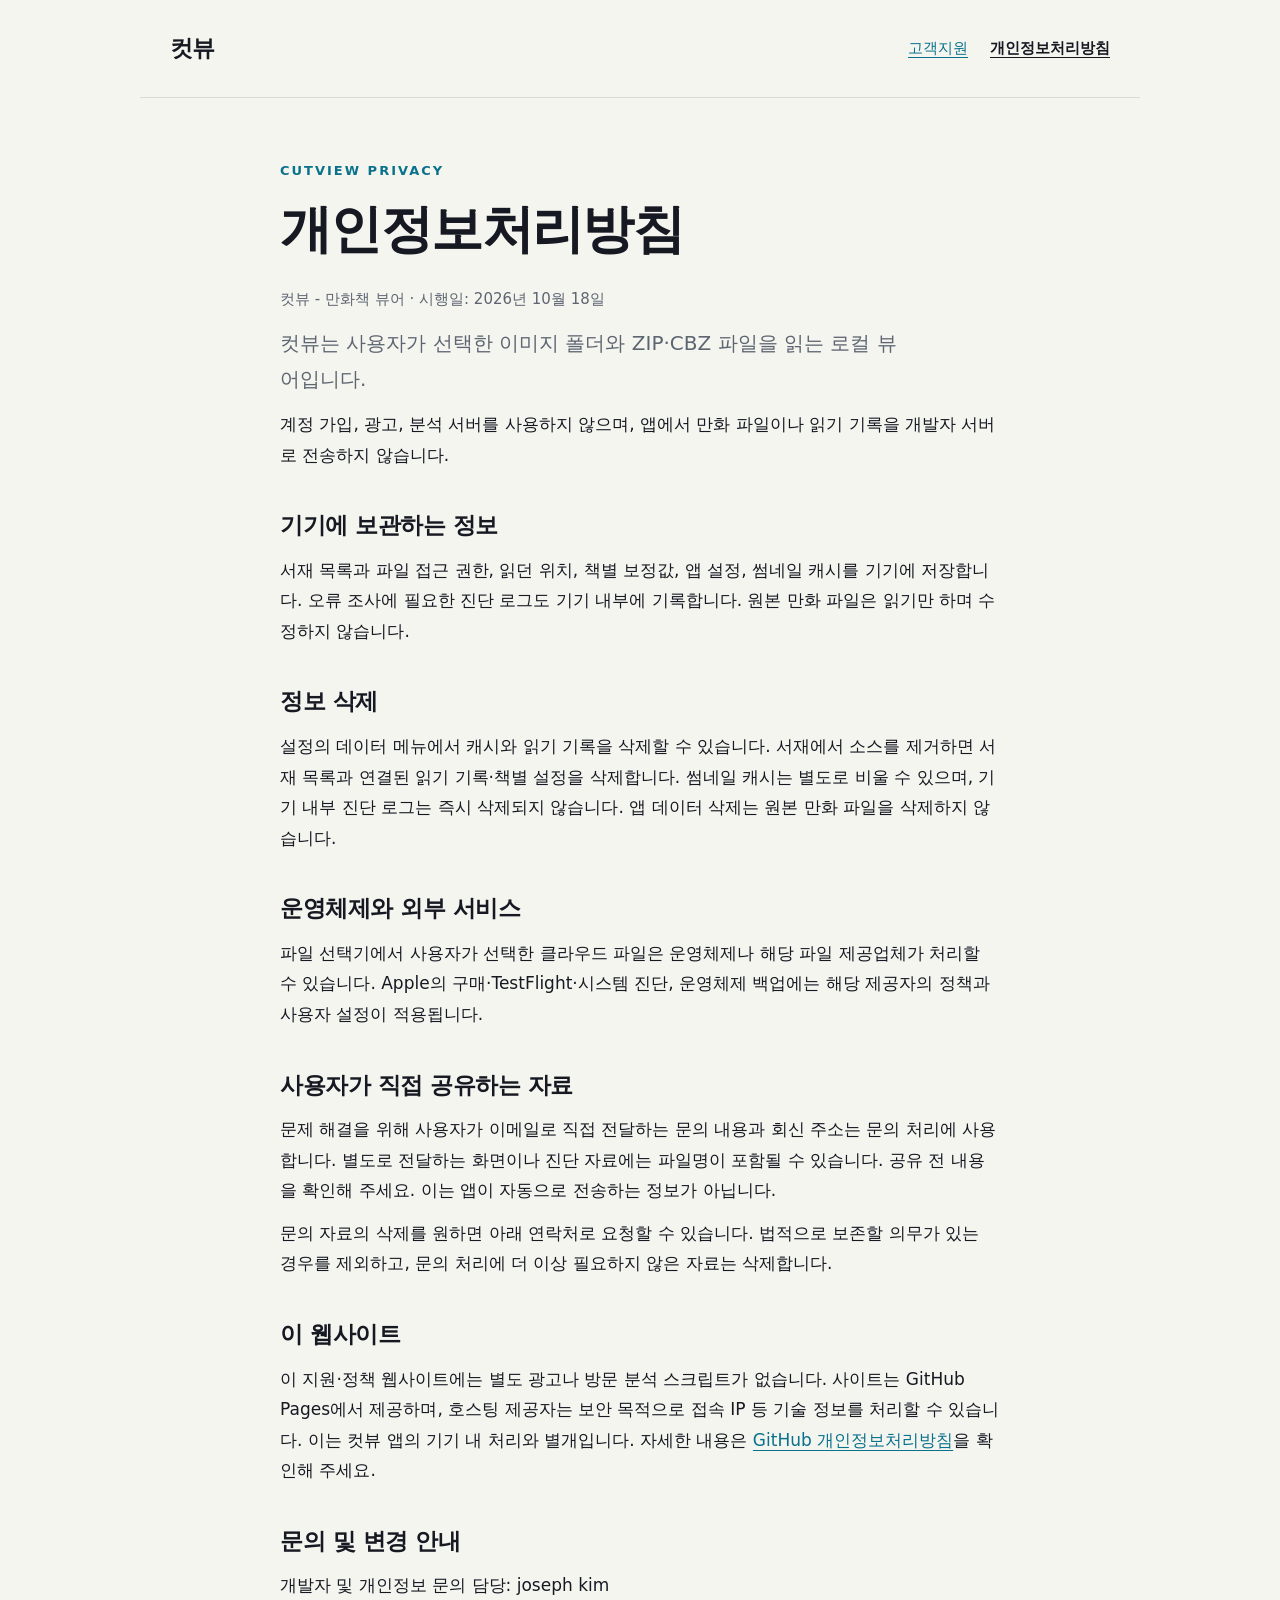
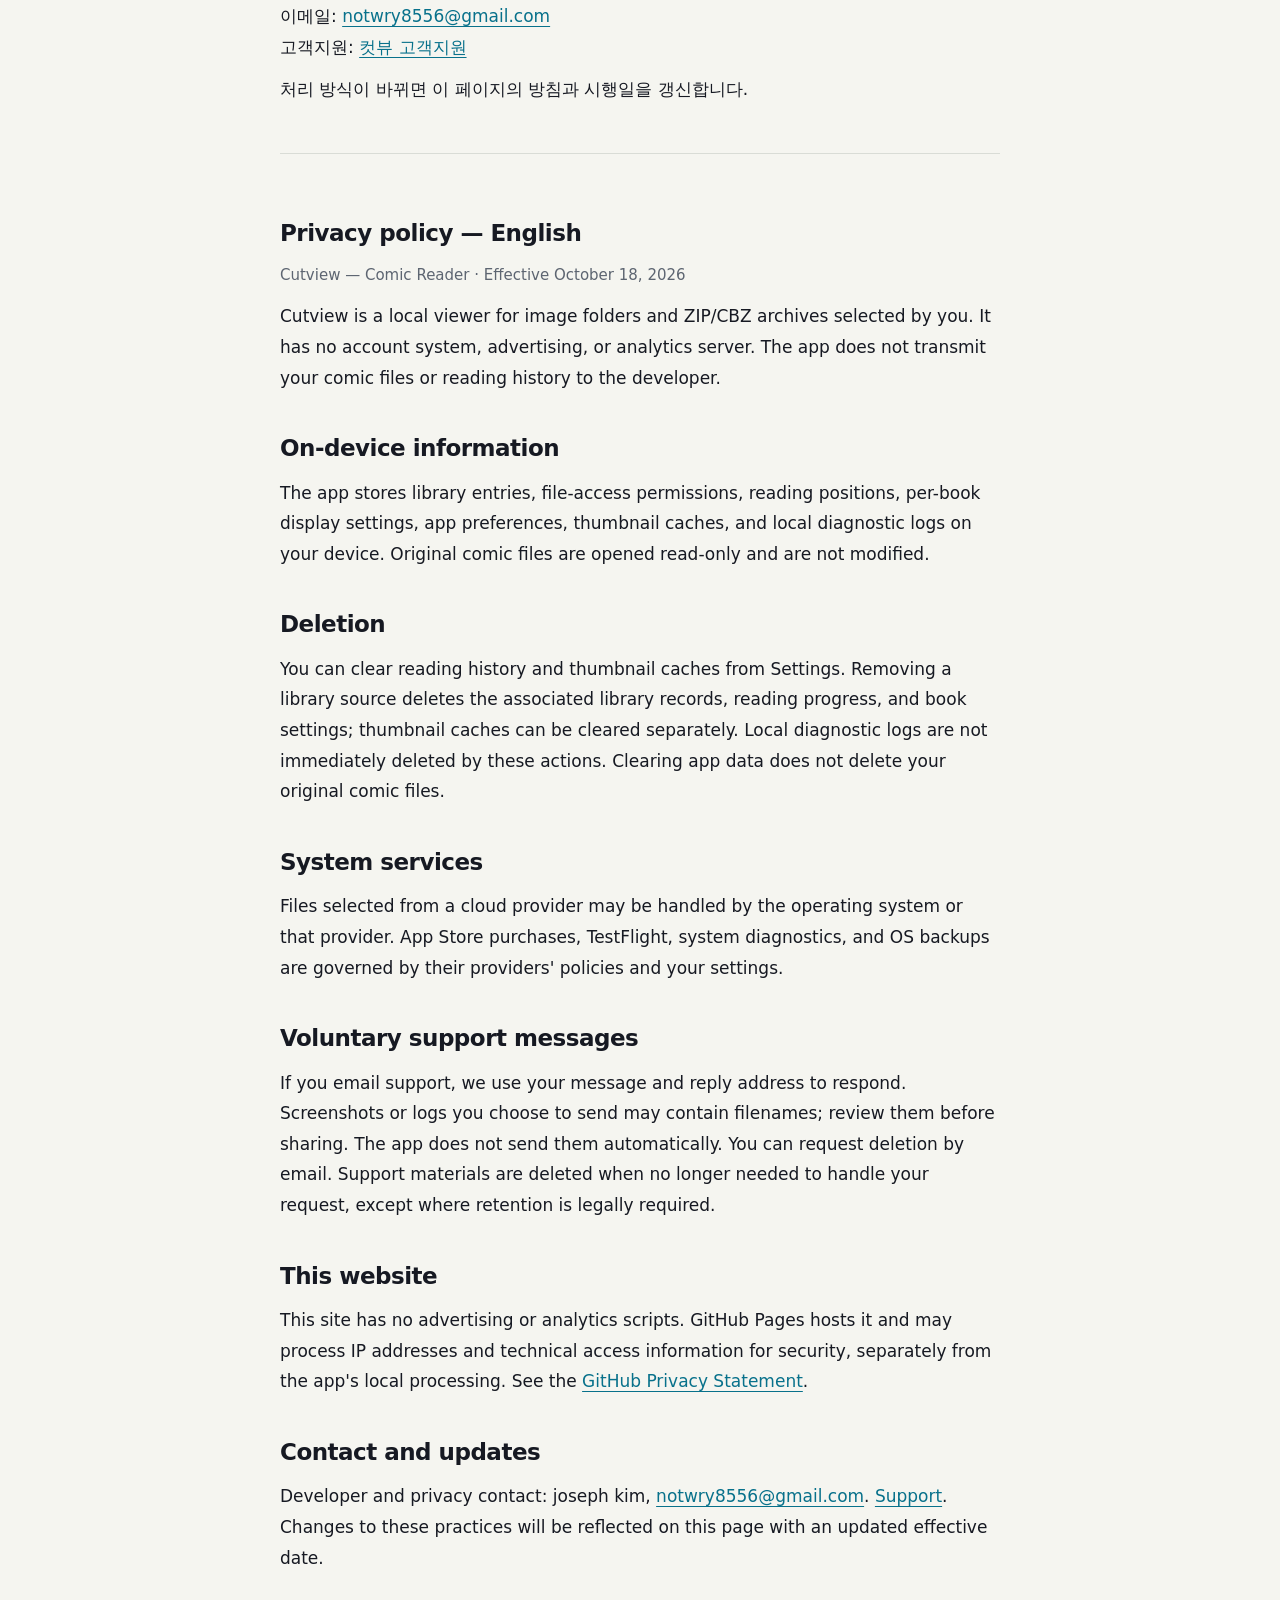
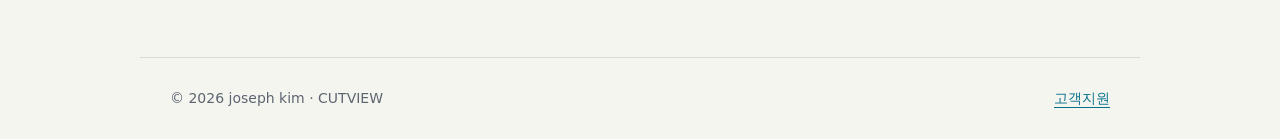
==== privacy/index.html @ 757be0e8 "Publish Cutview support and privacy pages" ====
<!doctype html>
<html lang="ko"><head><meta charset="utf-8"><meta name="viewport" content="width=device-width,initial-scale=1"><meta name="description" content="컷뷰 개인정보처리방침. 기기 내 파일과 읽기 기록, 삭제 방법, 고객지원 연락처 안내."><title>개인정보처리방침 · 컷뷰</title><link rel="icon" href="../assets/cutview-logo.png"><link rel="stylesheet" href="../style.css"></head><body>
<header><a href="../" aria-label="컷뷰 홈">컷뷰</a><nav aria-label="주요 메뉴"><a href="../support/">고객지원</a><a href="./" aria-current="page">개인정보처리방침</a></nav></header>
<main class="prose"><span class="eyebrow">CUTVIEW PRIVACY</span><h1>개인정보처리방침</h1><p class="date">컷뷰 - 만화책 뷰어 · 시행일: 2026년 10월 18일</p><p class="lead">컷뷰는 사용자가 선택한 이미지 폴더와 ZIP·CBZ 파일을 읽는 로컬 뷰어입니다.</p><p>계정 가입, 광고, 분석 서버를 사용하지 않으며, 앱에서 만화 파일이나 읽기 기록을 개발자 서버로 전송하지 않습니다.</p>
<h2>기기에 보관하는 정보</h2><p>서재 목록과 파일 접근 권한, 읽던 위치, 책별 보정값, 앱 설정, 썸네일 캐시를 기기에 저장합니다. 오류 조사에 필요한 진단 로그도 기기 내부에 기록합니다. 원본 만화 파일은 읽기만 하며 수정하지 않습니다.</p>
<h2>정보 삭제</h2><p>설정의 데이터 메뉴에서 캐시와 읽기 기록을 삭제할 수 있습니다. 서재에서 소스를 제거하면 서재 목록과 연결된 읽기 기록·책별 설정을 삭제합니다. 썸네일 캐시는 별도로 비울 수 있으며, 기기 내부 진단 로그는 즉시 삭제되지 않습니다. 앱 데이터 삭제는 원본 만화 파일을 삭제하지 않습니다.</p>
<h2>운영체제와 외부 서비스</h2><p>파일 선택기에서 사용자가 선택한 클라우드 파일은 운영체제나 해당 파일 제공업체가 처리할 수 있습니다. Apple의 구매·TestFlight·시스템 진단, 운영체제 백업에는 해당 제공자의 정책과 사용자 설정이 적용됩니다.</p>
<h2>사용자가 직접 공유하는 자료</h2><p>문제 해결을 위해 사용자가 이메일로 직접 전달하는 문의 내용과 회신 주소는 문의 처리에 사용합니다. 별도로 전달하는 화면이나 진단 자료에는 파일명이 포함될 수 있습니다. 공유 전 내용을 확인해 주세요. 이는 앱이 자동으로 전송하는 정보가 아닙니다.</p><p>문의 자료의 삭제를 원하면 아래 연락처로 요청할 수 있습니다. 법적으로 보존할 의무가 있는 경우를 제외하고, 문의 처리에 더 이상 필요하지 않은 자료는 삭제합니다.</p>
<h2>이 웹사이트</h2><p>이 지원·정책 웹사이트에는 별도 광고나 방문 분석 스크립트가 없습니다. 사이트는 GitHub Pages에서 제공하며, 호스팅 제공자는 보안 목적으로 접속 IP 등 기술 정보를 처리할 수 있습니다. 이는 컷뷰 앱의 기기 내 처리와 별개입니다. 자세한 내용은 <a href="https://docs.github.com/en/site-policy/privacy-policies/github-general-privacy-statement">GitHub 개인정보처리방침</a>을 확인해 주세요.</p>
<h2>문의 및 변경 안내</h2><p>개발자 및 개인정보 문의 담당: joseph kim<br>이메일: <a href="mailto:notwry8556@gmail.com">notwry8556@gmail.com</a><br>고객지원: <a href="../support/">컷뷰 고객지원</a></p><p>처리 방식이 바뀌면 이 페이지의 방침과 시행일을 갱신합니다.</p>
<section id="english" class="lang" lang="en"><h2>Privacy policy — English</h2><p class="date">Cutview — Comic Reader · Effective October 18, 2026</p><p>Cutview is a local viewer for image folders and ZIP/CBZ archives selected by you. It has no account system, advertising, or analytics server. The app does not transmit your comic files or reading history to the developer.</p><h2>On-device information</h2><p>The app stores library entries, file-access permissions, reading positions, per-book display settings, app preferences, thumbnail caches, and local diagnostic logs on your device. Original comic files are opened read-only and are not modified.</p><h2>Deletion</h2><p>You can clear reading history and thumbnail caches from Settings. Removing a library source deletes the associated library records, reading progress, and book settings; thumbnail caches can be cleared separately. Local diagnostic logs are not immediately deleted by these actions. Clearing app data does not delete your original comic files.</p><h2>System services</h2><p>Files selected from a cloud provider may be handled by the operating system or that provider. App Store purchases, TestFlight, system diagnostics, and OS backups are governed by their providers' policies and your settings.</p><h2>Voluntary support messages</h2><p>If you email support, we use your message and reply address to respond. Screenshots or logs you choose to send may contain filenames; review them before sharing. The app does not send them automatically. You can request deletion by email. Support materials are deleted when no longer needed to handle your request, except where retention is legally required.</p><h2>This website</h2><p>This site has no advertising or analytics scripts. GitHub Pages hosts it and may process IP addresses and technical access information for security, separately from the app's local processing. See the <a href="https://docs.github.com/en/site-policy/privacy-policies/github-general-privacy-statement">GitHub Privacy Statement</a>.</p><h2>Contact and updates</h2><p>Developer and privacy contact: joseph kim, <a href="mailto:notwry8556@gmail.com">notwry8556@gmail.com</a>. <a href="../support/#english">Support</a>. Changes to these practices will be reflected on this page with an updated effective date.</p></section></main>
<footer><p>© 2026 joseph kim · CUTVIEW</p><p><a href="../support/">고객지원</a></p></footer></body></html>
---- style.css ----
:root{color-scheme:light;--ink:#161922;--muted:#5d6571;--paper:#f5f5f0;--line:#d9dcd6;--accent:#08718b}*{box-sizing:border-box}body{margin:0;background:var(--paper);color:var(--ink);font:17px/1.8 system-ui,-apple-system,BlinkMacSystemFont,"Apple SD Gothic Neo","Noto Sans KR",sans-serif}a{color:var(--accent);text-underline-offset:4px}a:focus-visible,summary:focus-visible{outline:3px solid var(--accent);outline-offset:5px}header,main,footer{max-width:1000px;margin:auto;padding:28px 30px}header{display:flex;justify-content:space-between;align-items:center;border-bottom:1px solid var(--line);gap:24px}header>a{text-decoration:none;color:var(--ink);font-weight:800;font-size:23px;letter-spacing:-1px}nav{display:flex;flex-wrap:wrap;gap:22px;font-size:15px}nav a[aria-current=page]{font-weight:750;color:var(--ink)}main{padding-top:56px;padding-bottom:72px}h1{font-size:clamp(30px,5vw,52px);line-height:1.25;letter-spacing:-1.6px;margin:12px 0 24px}h2{font-size:23px;line-height:1.5;margin:38px 0 12px;letter-spacing:-.5px}p{margin:12px 0}li{margin:8px 0}.eyebrow{font-size:13px;font-weight:750;letter-spacing:2px;text-transform:uppercase;color:var(--accent)}.lead{font-size:20px;color:var(--muted);max-width:620px}.hero{display:grid;grid-template-columns:1.5fr 1fr;align-items:center;gap:44px}.logo{width:100%;max-width:320px;height:auto;justify-self:end}.actions{display:flex;flex-wrap:wrap;gap:18px;align-items:center;margin-top:28px}.button{display:inline-block;background:var(--ink);color:white;border:2px solid var(--ink);border-radius:10px;padding:10px 18px;text-decoration:none;font-weight:650}.cards{display:grid;grid-template-columns:repeat(3,1fr);gap:18px;margin-top:46px}.card{background:#fff;border:1px solid var(--line);border-radius:14px;padding:24px}.card h2{margin:0 0 10px;font-size:20px}.card p{font-size:16px;color:var(--muted);margin:0}.prose{max-width:780px}.notice{border-left:4px solid #00b4d8;background:#fff;padding:16px 20px;margin:24px 0}.email{font-size:clamp(17px,3vw,23px);overflow-wrap:anywhere}.date,.muted{color:var(--muted);font-size:15px}details{border-top:1px solid var(--line);padding:18px 0}details:last-child{border-bottom:1px solid var(--line)}summary{cursor:pointer;font-weight:650}details p{color:var(--muted)}footer{border-top:1px solid var(--line);color:var(--muted);font-size:14px;display:flex;justify-content:space-between;gap:20px;flex-wrap:wrap}footer p{margin:0}.lang{margin-top:48px;padding-top:24px;border-top:1px solid var(--line)}@media(max-width:640px){header,main,footer{padding-left:22px;padding-right:22px}header{align-items:flex-start;gap:16px}nav{gap:8px 16px;font-size:14px}.hero{grid-template-columns:1fr;gap:28px}.logo{max-width:220px;justify-self:start;grid-row:1}.cards{grid-template-columns:1fr;gap:14px;margin-top:32px}main{padding-top:36px}h1{letter-spacing:-1px}.lead{font-size:18px}}
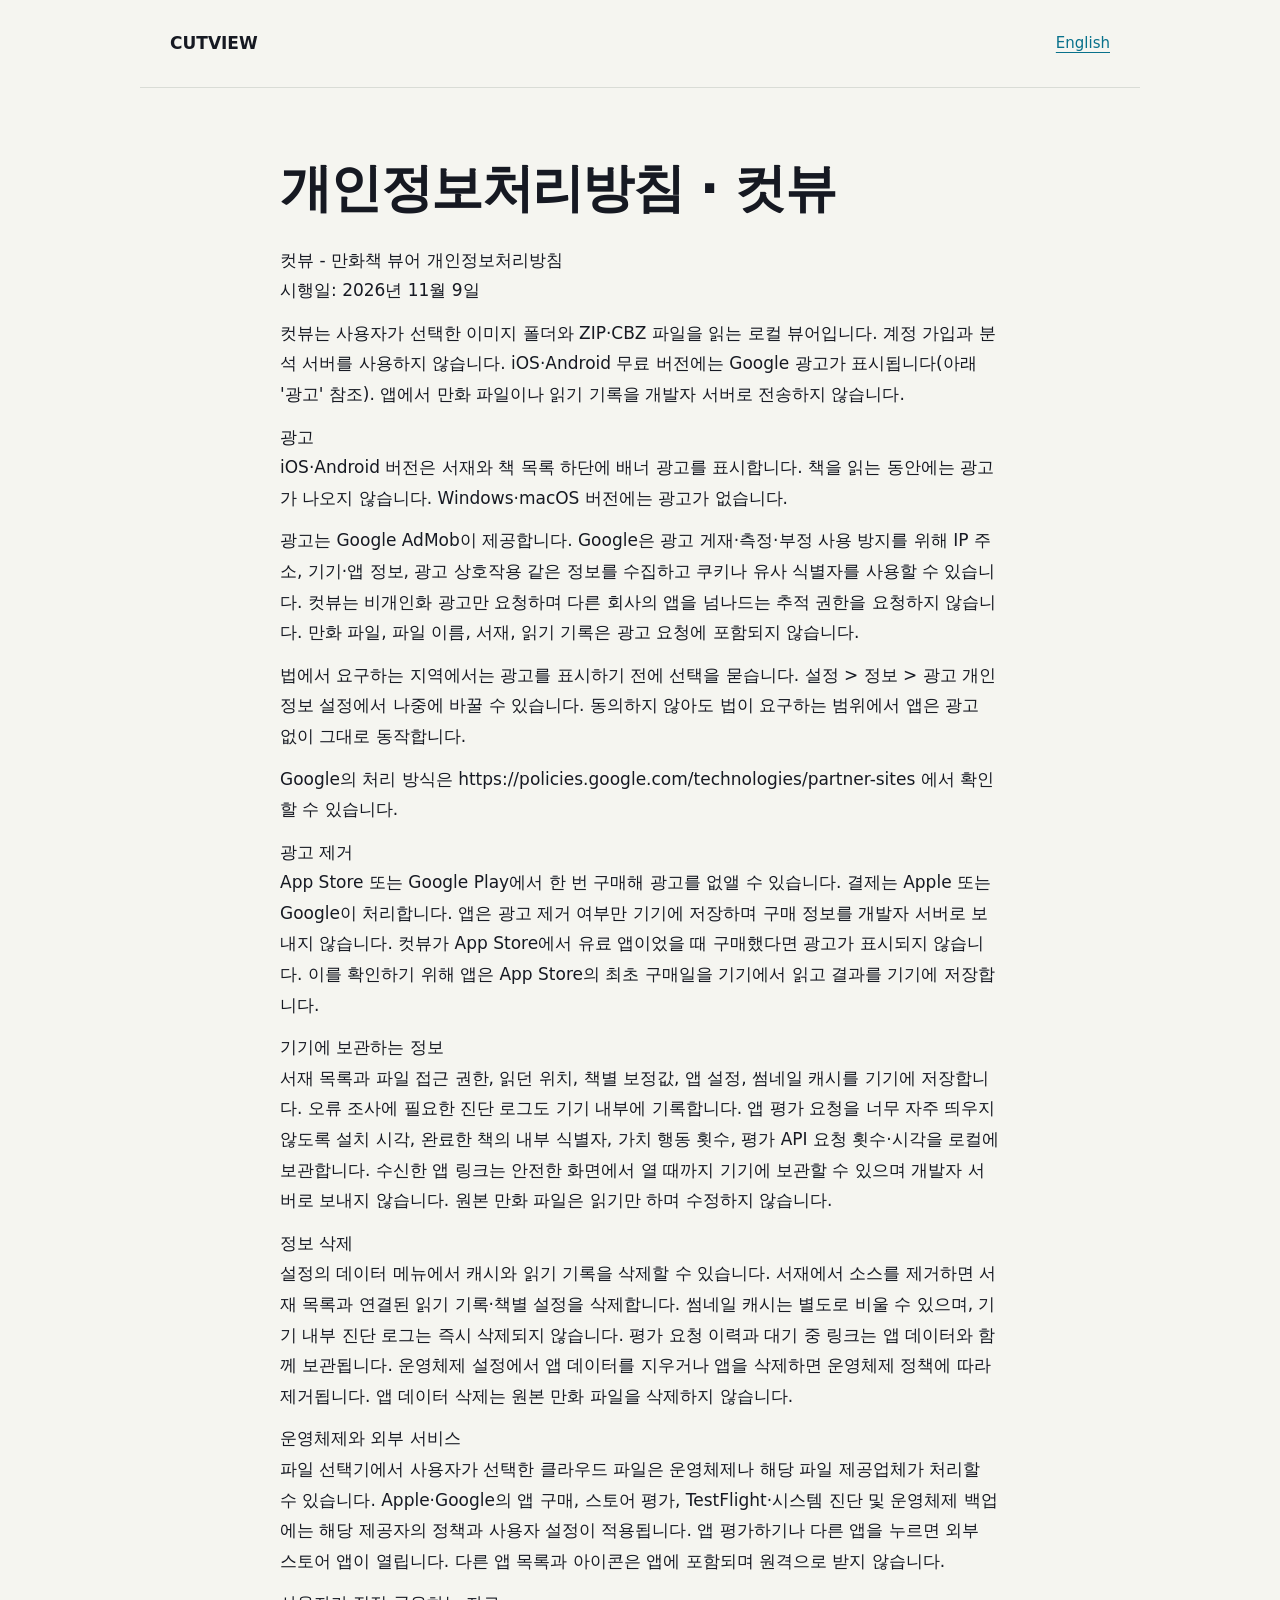
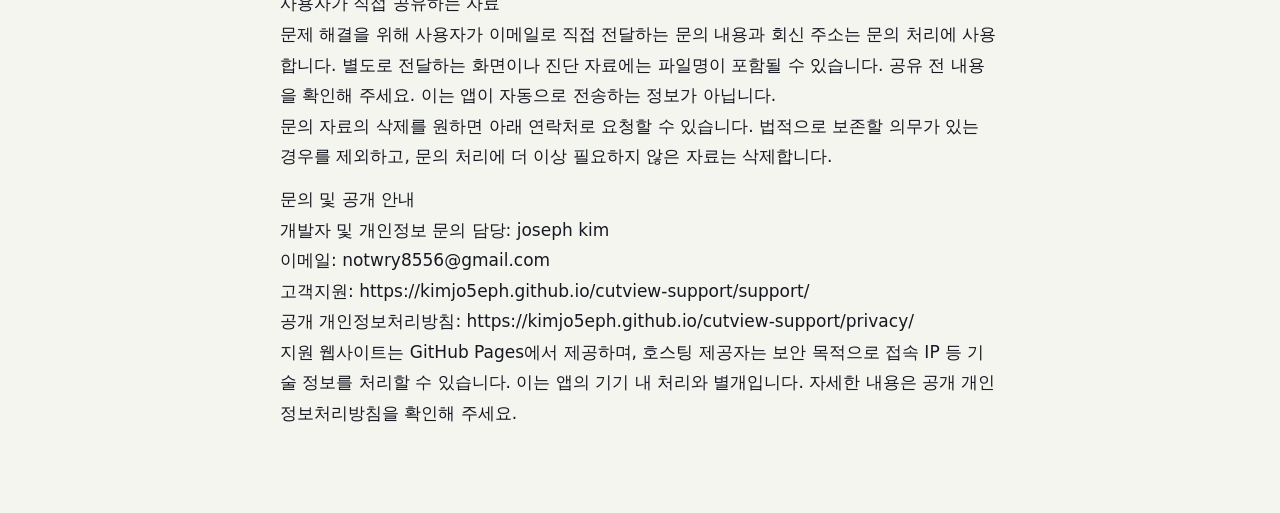
==== commit 1065c938: "Privacy: disclose AdMob banners and remove-ads purchase, add English page; effective 2026-11-09 Co-A" ====
--- a/privacy/index.html
+++ b/privacy/index.html
@@ -1,12 +1,2 @@
 <!doctype html>
-<html lang="ko"><head><meta charset="utf-8"><meta name="viewport" content="width=device-width,initial-scale=1"><meta name="description" content="컷뷰 개인정보처리방침. 기기 내 파일과 읽기 기록, 삭제 방법, 고객지원 연락처 안내."><title>개인정보처리방침 · 컷뷰</title><link rel="icon" href="../assets/cutview-logo.png"><link rel="stylesheet" href="../style.css"></head><body>
-<header><a href="../" aria-label="컷뷰 홈">컷뷰</a><nav aria-label="주요 메뉴"><a href="../support/">고객지원</a><a href="./" aria-current="page">개인정보처리방침</a></nav></header>
-<main class="prose"><span class="eyebrow">CUTVIEW PRIVACY</span><h1>개인정보처리방침</h1><p class="date">컷뷰 - 만화책 뷰어 · 시행일: 2026년 10월 18일</p><p class="lead">컷뷰는 사용자가 선택한 이미지 폴더와 ZIP·CBZ 파일을 읽는 로컬 뷰어입니다.</p><p>계정 가입, 광고, 분석 서버를 사용하지 않으며, 앱에서 만화 파일이나 읽기 기록을 개발자 서버로 전송하지 않습니다.</p>
-<h2>기기에 보관하는 정보</h2><p>서재 목록과 파일 접근 권한, 읽던 위치, 책별 보정값, 앱 설정, 썸네일 캐시를 기기에 저장합니다. 오류 조사에 필요한 진단 로그도 기기 내부에 기록합니다. 원본 만화 파일은 읽기만 하며 수정하지 않습니다.</p>
-<h2>정보 삭제</h2><p>설정의 데이터 메뉴에서 캐시와 읽기 기록을 삭제할 수 있습니다. 서재에서 소스를 제거하면 서재 목록과 연결된 읽기 기록·책별 설정을 삭제합니다. 썸네일 캐시는 별도로 비울 수 있으며, 기기 내부 진단 로그는 즉시 삭제되지 않습니다. 앱 데이터 삭제는 원본 만화 파일을 삭제하지 않습니다.</p>
-<h2>운영체제와 외부 서비스</h2><p>파일 선택기에서 사용자가 선택한 클라우드 파일은 운영체제나 해당 파일 제공업체가 처리할 수 있습니다. Apple의 구매·TestFlight·시스템 진단, 운영체제 백업에는 해당 제공자의 정책과 사용자 설정이 적용됩니다.</p>
-<h2>사용자가 직접 공유하는 자료</h2><p>문제 해결을 위해 사용자가 이메일로 직접 전달하는 문의 내용과 회신 주소는 문의 처리에 사용합니다. 별도로 전달하는 화면이나 진단 자료에는 파일명이 포함될 수 있습니다. 공유 전 내용을 확인해 주세요. 이는 앱이 자동으로 전송하는 정보가 아닙니다.</p><p>문의 자료의 삭제를 원하면 아래 연락처로 요청할 수 있습니다. 법적으로 보존할 의무가 있는 경우를 제외하고, 문의 처리에 더 이상 필요하지 않은 자료는 삭제합니다.</p>
-<h2>이 웹사이트</h2><p>이 지원·정책 웹사이트에는 별도 광고나 방문 분석 스크립트가 없습니다. 사이트는 GitHub Pages에서 제공하며, 호스팅 제공자는 보안 목적으로 접속 IP 등 기술 정보를 처리할 수 있습니다. 이는 컷뷰 앱의 기기 내 처리와 별개입니다. 자세한 내용은 <a href="https://docs.github.com/en/site-policy/privacy-policies/github-general-privacy-statement">GitHub 개인정보처리방침</a>을 확인해 주세요.</p>
-<h2>문의 및 변경 안내</h2><p>개발자 및 개인정보 문의 담당: joseph kim<br>이메일: <a href="mailto:notwry8556@gmail.com">notwry8556@gmail.com</a><br>고객지원: <a href="../support/">컷뷰 고객지원</a></p><p>처리 방식이 바뀌면 이 페이지의 방침과 시행일을 갱신합니다.</p>
-<section id="english" class="lang" lang="en"><h2>Privacy policy — English</h2><p class="date">Cutview — Comic Reader · Effective October 18, 2026</p><p>Cutview is a local viewer for image folders and ZIP/CBZ archives selected by you. It has no account system, advertising, or analytics server. The app does not transmit your comic files or reading history to the developer.</p><h2>On-device information</h2><p>The app stores library entries, file-access permissions, reading positions, per-book display settings, app preferences, thumbnail caches, and local diagnostic logs on your device. Original comic files are opened read-only and are not modified.</p><h2>Deletion</h2><p>You can clear reading history and thumbnail caches from Settings. Removing a library source deletes the associated library records, reading progress, and book settings; thumbnail caches can be cleared separately. Local diagnostic logs are not immediately deleted by these actions. Clearing app data does not delete your original comic files.</p><h2>System services</h2><p>Files selected from a cloud provider may be handled by the operating system or that provider. App Store purchases, TestFlight, system diagnostics, and OS backups are governed by their providers' policies and your settings.</p><h2>Voluntary support messages</h2><p>If you email support, we use your message and reply address to respond. Screenshots or logs you choose to send may contain filenames; review them before sharing. The app does not send them automatically. You can request deletion by email. Support materials are deleted when no longer needed to handle your request, except where retention is legally required.</p><h2>This website</h2><p>This site has no advertising or analytics scripts. GitHub Pages hosts it and may process IP addresses and technical access information for security, separately from the app's local processing. See the <a href="https://docs.github.com/en/site-policy/privacy-policies/github-general-privacy-statement">GitHub Privacy Statement</a>.</p><h2>Contact and updates</h2><p>Developer and privacy contact: joseph kim, <a href="mailto:notwry8556@gmail.com">notwry8556@gmail.com</a>. <a href="../support/#english">Support</a>. Changes to these practices will be reflected on this page with an updated effective date.</p></section></main>
-<footer><p>© 2026 joseph kim · CUTVIEW</p><p><a href="../support/">고객지원</a></p></footer></body></html>
+<html lang="ko"><head><meta charset="utf-8"><meta name="viewport" content="width=device-width,initial-scale=1"><title>개인정보처리방침 · 컷뷰</title><link rel="stylesheet" href="../style.css"></head><body><header><strong>CUTVIEW</strong><nav><a href="en/">English</a></nav></header><main class="prose"><h1>개인정보처리방침 · 컷뷰</h1><p>컷뷰 - 만화책 뷰어 개인정보처리방침<br>시행일: 2026년 11월 9일</p><p>컷뷰는 사용자가 선택한 이미지 폴더와 ZIP·CBZ 파일을 읽는 로컬 뷰어입니다. 계정 가입과 분석 서버를 사용하지 않습니다. iOS·Android 무료 버전에는 Google 광고가 표시됩니다(아래 '광고' 참조). 앱에서 만화 파일이나 읽기 기록을 개발자 서버로 전송하지 않습니다.</p><p>광고<br>iOS·Android 버전은 서재와 책 목록 하단에 배너 광고를 표시합니다. 책을 읽는 동안에는 광고가 나오지 않습니다. Windows·macOS 버전에는 광고가 없습니다.</p><p>광고는 Google AdMob이 제공합니다. Google은 광고 게재·측정·부정 사용 방지를 위해 IP 주소, 기기·앱 정보, 광고 상호작용 같은 정보를 수집하고 쿠키나 유사 식별자를 사용할 수 있습니다. 컷뷰는 비개인화 광고만 요청하며 다른 회사의 앱을 넘나드는 추적 권한을 요청하지 않습니다. 만화 파일, 파일 이름, 서재, 읽기 기록은 광고 요청에 포함되지 않습니다.</p><p>법에서 요구하는 지역에서는 광고를 표시하기 전에 선택을 묻습니다. 설정 &gt; 정보 &gt; 광고 개인정보 설정에서 나중에 바꿀 수 있습니다. 동의하지 않아도 법이 요구하는 범위에서 앱은 광고 없이 그대로 동작합니다.</p><p>Google의 처리 방식은 https://policies.google.com/technologies/partner-sites 에서 확인할 수 있습니다.</p><p>광고 제거<br>App Store 또는 Google Play에서 한 번 구매해 광고를 없앨 수 있습니다. 결제는 Apple 또는 Google이 처리합니다. 앱은 광고 제거 여부만 기기에 저장하며 구매 정보를 개발자 서버로 보내지 않습니다. 컷뷰가 App Store에서 유료 앱이었을 때 구매했다면 광고가 표시되지 않습니다. 이를 확인하기 위해 앱은 App Store의 최초 구매일을 기기에서 읽고 결과를 기기에 저장합니다.</p><p>기기에 보관하는 정보<br>서재 목록과 파일 접근 권한, 읽던 위치, 책별 보정값, 앱 설정, 썸네일 캐시를 기기에 저장합니다. 오류 조사에 필요한 진단 로그도 기기 내부에 기록합니다. 앱 평가 요청을 너무 자주 띄우지 않도록 설치 시각, 완료한 책의 내부 식별자, 가치 행동 횟수, 평가 API 요청 횟수·시각을 로컬에 보관합니다. 수신한 앱 링크는 안전한 화면에서 열 때까지 기기에 보관할 수 있으며 개발자 서버로 보내지 않습니다. 원본 만화 파일은 읽기만 하며 수정하지 않습니다.</p><p>정보 삭제<br>설정의 데이터 메뉴에서 캐시와 읽기 기록을 삭제할 수 있습니다. 서재에서 소스를 제거하면 서재 목록과 연결된 읽기 기록·책별 설정을 삭제합니다. 썸네일 캐시는 별도로 비울 수 있으며, 기기 내부 진단 로그는 즉시 삭제되지 않습니다. 평가 요청 이력과 대기 중 링크는 앱 데이터와 함께 보관됩니다. 운영체제 설정에서 앱 데이터를 지우거나 앱을 삭제하면 운영체제 정책에 따라 제거됩니다. 앱 데이터 삭제는 원본 만화 파일을 삭제하지 않습니다.</p><p>운영체제와 외부 서비스<br>파일 선택기에서 사용자가 선택한 클라우드 파일은 운영체제나 해당 파일 제공업체가 처리할 수 있습니다. Apple·Google의 앱 구매, 스토어 평가, TestFlight·시스템 진단 및 운영체제 백업에는 해당 제공자의 정책과 사용자 설정이 적용됩니다. 앱 평가하기나 다른 앱을 누르면 외부 스토어 앱이 열립니다. 다른 앱 목록과 아이콘은 앱에 포함되며 원격으로 받지 않습니다.</p><p>사용자가 직접 공유하는 자료<br>문제 해결을 위해 사용자가 이메일로 직접 전달하는 문의 내용과 회신 주소는 문의 처리에 사용합니다. 별도로 전달하는 화면이나 진단 자료에는 파일명이 포함될 수 있습니다. 공유 전 내용을 확인해 주세요. 이는 앱이 자동으로 전송하는 정보가 아닙니다.<br>문의 자료의 삭제를 원하면 아래 연락처로 요청할 수 있습니다. 법적으로 보존할 의무가 있는 경우를 제외하고, 문의 처리에 더 이상 필요하지 않은 자료는 삭제합니다.</p><p>문의 및 공개 안내<br>개발자 및 개인정보 문의 담당: joseph kim<br>이메일: notwry8556@gmail.com<br>고객지원: https://kimjo5eph.github.io/cutview-support/support/<br>공개 개인정보처리방침: https://kimjo5eph.github.io/cutview-support/privacy/<br>지원 웹사이트는 GitHub Pages에서 제공하며, 호스팅 제공자는 보안 목적으로 접속 IP 등 기술 정보를 처리할 수 있습니다. 이는 앱의 기기 내 처리와 별개입니다. 자세한 내용은 공개 개인정보처리방침을 확인해 주세요.<br></p></main></body></html>
